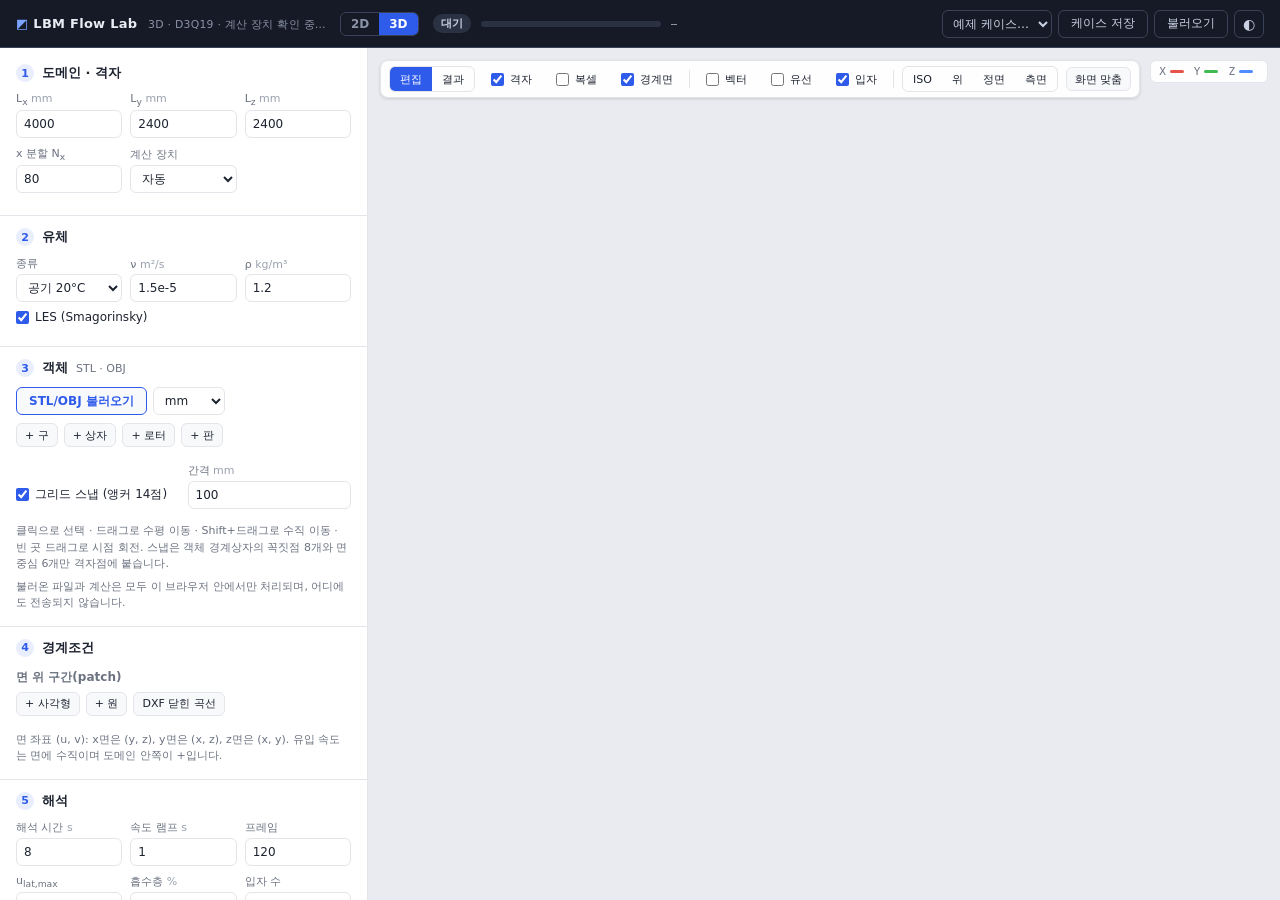
==== 3d.html @ 23e52643 "3D: WebGPU/CPU D3Q19 solver, three.js editor, rotating-body FSI, examples Co-Authored-By: Claude Opu" ====
<!doctype html>
<html lang="ko" data-theme="dark">
<head>
<meta charset="utf-8">
<meta name="viewport" content="width=device-width, initial-scale=1">
<title>LBM Flow Lab 3D</title>
<meta name="description" content="브라우저에서 바로 실행되는 3D 격자 볼츠만(LBM) 유동·FSI 시뮬레이터">
<script>
(() => {
  let pref = 'system';
  try { pref = localStorage.getItem('lbm-theme') || 'system'; } catch (_) {}
  const light = pref === 'light' || (pref === 'system' && window.matchMedia && window.matchMedia('(prefers-color-scheme: light)').matches);
  document.documentElement.dataset.theme = light ? 'light' : 'dark';
})();
</script>
<link rel="stylesheet" href="css/style.css">
<link rel="stylesheet" href="css/style3d.css">
</head>
<body>
<header>
  <div class="brand"><span class="logo">◩</span> LBM Flow Lab <small>3D · D3Q19 · <span id="devName">계산 장치 확인 중…</span></small></div>
  <nav class="dimnav"><a href="index.html">2D</a><a class="on" href="3d.html">3D</a></nav>
  <div class="status">
    <span id="stateBadge" class="badge idle">대기</span>
    <div class="progress"><div id="progBar"></div></div>
    <span id="progText" class="mono">–</span>
  </div>
  <div class="hdr-actions">
    <select id="selExample" class="hdr-select" title="예제 케이스 불러오기"><option value="">예제 케이스…</option></select>
    <button id="btnSaveCase" class="ghost" title="현재 설정을 JSON으로 저장">케이스 저장</button>
    <label class="ghost btnlike" title="저장한 JSON 불러오기">불러오기<input id="fileCase" type="file" accept=".json" hidden></label>
    <button id="btnTheme" class="ghost theme-btn" title="테마: 시스템 설정">◐</button>
  </div>
</header>

<main>
<aside id="side">
  <section>
    <h2><span class="num">1</span>도메인 · 격자</h2>
    <div class="grid3">
      <label>L<sub>x</sub> <em>mm</em><input id="inLx" type="number" step="100" min="10" value="4000"></label>
      <label>L<sub>y</sub> <em>mm</em><input id="inLy" type="number" step="100" min="10" value="2400"></label>
      <label>L<sub>z</sub> <em>mm</em><input id="inLz" type="number" step="100" min="10" value="2400"></label>
    </div>
    <div class="grid3">
      <label>x 분할 N<sub>x</sub><input id="inNx" type="number" step="4" min="8" value="80"></label>
      <label>계산 장치<select id="inBackend"><option value="auto">자동</option><option value="gpu">GPU (WebGPU)</option><option value="cpu">CPU</option></select></label>
      <span></span>
    </div>
    <p class="readout" id="gridInfo"></p>
  </section>

  <section>
    <h2><span class="num">2</span>유체</h2>
    <div class="grid3">
      <label>종류<select id="inFluid"><option value="air">공기 20°C</option><option value="water">물 20°C</option><option value="custom">직접 입력</option></select></label>
      <label>ν <em>m²/s</em><input id="inNu" type="number" step="any" value="1.5e-5"></label>
      <label>ρ <em>kg/m³</em><input id="inRho" type="number" step="any" value="1.2"></label>
    </div>
    <label class="check"><input id="inLes" type="checkbox" checked> LES (Smagorinsky)</label>
  </section>

  <section>
    <h2><span class="num">3</span>객체 <span class="sub">STL · OBJ</span></h2>
    <div class="row">
      <label class="btnlike primary-outline">STL/OBJ 불러오기<input id="fileMesh" type="file" accept=".stl,.obj" multiple hidden></label>
      <select id="inUnit" class="unitsel" title="파일 단위"><option value="mm">mm</option><option value="cm">cm</option><option value="m">m</option><option value="inch">inch</option></select>
    </div>
    <div class="row">
      <button id="btnAddSphere" class="ghost small">+ 구</button>
      <button id="btnAddBox" class="ghost small">+ 상자</button>
      <button id="btnAddRotor" class="ghost small">+ 로터</button>
      <button id="btnAddPlate" class="ghost small">+ 판</button>
    </div>
    <ul id="objList" class="list"></ul>
    <div id="objEditor" class="editor hidden">
      <div class="grid2">
        <label>이름<input id="obName" type="text"></label>
        <label>역할<select id="obRole"><option value="solid">고체</option><option value="inlet">유입 영역</option><option value="outlet">유출 영역</option></select></label>
      </div>
      <div class="grid3">
        <label>x <em>mm</em><input id="obX" type="number" step="10"></label>
        <label>y <em>mm</em><input id="obY" type="number" step="10"></label>
        <label>z <em>mm</em><input id="obZ" type="number" step="10"></label>
      </div>
      <div class="grid3">
        <label>회전 X <em>°</em><input id="obRx" type="number" step="15"></label>
        <label>회전 Y <em>°</em><input id="obRy" type="number" step="15"></label>
        <label>회전 Z <em>°</em><input id="obRz" type="number" step="15"></label>
      </div>
      <div class="grid3">
        <label>배율<input id="obScale" type="number" step="0.1" min="0.001"></label>
        <label>복셀화<select id="obVoxel"><option value="auto">자동</option><option value="solid">닫힌 솔리드</option><option value="shell">쉘(면)</option><option value="both">솔리드+쉘</option></select></label>
        <span></span>
      </div>
      <div class="row">
        <button id="obFloor" class="ghost small">바닥에 놓기</button>
        <button id="obCenter" class="ghost small">도메인 중앙</button>
        <button id="obDup" class="ghost small">복제</button>
        <button id="obDel" class="danger small">삭제</button>
      </div>
      <div id="roleBox" class="subbox hidden"></div>
      <div id="kinBox" class="subbox">
        <h4>Kinematics (유체력에 의한 운동)</h4>
        <div class="grid2">
          <label>모드<select id="kinMode"><option value="off">OFF (고정)</option><option value="free">자유 회전</option><option value="hinge">힌지 (스프링·각도 제한)</option><option value="drive">구동 (rpm 지정)</option></select></label>
          <label>회전축<select id="kinAxis"><option value="x">X</option><option value="y">Y</option><option value="z">Z</option><option value="custom">사용자 벡터</option></select></label>
        </div>
        <div id="kinOpts" class="hidden">
          <div class="grid3 hidden" id="kinAxisVec">
            <label>a<sub>x</sub><input id="axX" type="number" step="0.1"></label>
            <label>a<sub>y</sub><input id="axY" type="number" step="0.1"></label>
            <label>a<sub>z</sub><input id="axZ" type="number" step="0.1"></label>
          </div>
          <div class="pivot3">
            <label>축 위치 x<input id="pvX" type="number" step="10"></label>
            <label>y<input id="pvY" type="number" step="10"></label>
            <label>z<input id="pvZ" type="number" step="10"></label>
            <button id="btnPivot" class="ghost toggle" title="선택 객체의 앵커(꼭짓점 8 · 면 중심 6)를 클릭해 회전축 위치 지정">⊕ 앵커</button>
          </div>
          <div class="grid3" id="kinPresets">
            <label>관성<select id="kinI"><option value="low">작게</option><option value="mid">보통</option><option value="high">크게</option></select></label>
            <label id="kinKWrap">강성<select id="kinK"><option value="soft">부드럽게</option><option value="mid">보통</option><option value="stiff">단단하게</option></select></label>
            <label>감쇠<select id="kinC"><option value="low">작게</option><option value="mid">보통</option><option value="high">크게</option></select></label>
          </div>
          <div class="grid2" id="kinDrive">
            <label>회전수 <em>rpm</em><input id="kinRpm" type="number" step="10" min="0"></label>
            <label>방향<select id="kinDir"><option value="ccw">반시계 (축 +)</option><option value="cw">시계 (축 −)</option></select></label>
          </div>
          <details class="adv" id="kinAdv">
            <summary>고급 물성 직접 입력</summary>
            <label class="check"><input id="advOn" type="checkbox"> 프리셋 대신 아래 값 사용</label>
            <div class="grid3">
              <label>I <em>kg·m²</em><input id="advI" type="number" step="any"></label>
              <label>c <em>N·m·s</em><input id="advC" type="number" step="any"></label>
              <label>k <em>N·m/rad</em><input id="advK" type="number" step="any"></label>
            </div>
            <div class="grid2">
              <label>최소 각 <em>°</em><input id="advMin" type="number" step="5"></label>
              <label>최대 각 <em>°</em><input id="advMax" type="number" step="5"></label>
            </div>
          </details>
        </div>
      </div>
    </div>
    <div class="grid2 snaprow">
      <label class="check"><input id="chkSnap" type="checkbox" checked> 그리드 스냅 (앵커 14점)</label>
      <label>간격 <em>mm</em><input id="inSnap" type="number" step="10" min="1" value="100"></label>
    </div>
    <p class="hint">클릭으로 선택 · 드래그로 수평 이동 · Shift+드래그로 수직 이동 · 빈 곳 드래그로 시점 회전. 스냅은 객체 경계상자의 꼭짓점 8개와 면 중심 6개만 격자점에 붙습니다.</p>
    <p class="hint">불러온 파일과 계산은 모두 이 브라우저 안에서만 처리되며, 어디에도 전송되지 않습니다.</p>
  </section>

  <section>
    <h2><span class="num">4</span>경계조건</h2>
    <div id="faceRows"></div>
    <h3>면 위 구간(patch) <span class="sub" id="patchCount"></span></h3>
    <div class="row">
      <button id="btnAddPatch" class="ghost small">+ 사각형</button>
      <button id="btnAddCircle" class="ghost small">+ 원</button>
      <label class="btnlike ghost small">DXF 닫힌 곡선<input id="filePatchDxf" type="file" accept=".dxf" hidden></label>
    </div>
    <ul id="patchList" class="list"></ul>
    <div id="patchEditor" class="editor hidden">
      <div class="grid3">
        <label>면<select id="paFace"></select></label>
        <label>종류<select id="paType"><option value="velocity">유입 속도</option><option value="pressure">압력</option><option value="outflow">자유 유출</option></select></label>
        <label id="paValWrap">값<input id="paVal" type="number" step="0.1"></label>
      </div>
      <div class="grid3">
        <label>중심 u <em>mm</em><input id="paCu" type="number" step="10"></label>
        <label>중심 v <em>mm</em><input id="paCv" type="number" step="10"></label>
        <span></span>
      </div>
      <div class="grid3" id="paSize">
        <label>폭 a <em>mm</em><input id="paA" type="number" step="10" min="1"></label>
        <label>높이 b <em>mm</em><input id="paB" type="number" step="10" min="1"></label>
        <label>반지름 r <em>mm</em><input id="paR" type="number" step="10" min="1"></label>
      </div>
      <button id="paDel" class="danger wide">구간 삭제</button>
    </div>
    <p class="hint">면 좌표 (u, v): x면은 (y, z), y면은 (x, z), z면은 (x, y). 유입 속도는 면에 수직이며 도메인 안쪽이 +입니다.</p>
  </section>

  <section>
    <h2><span class="num">5</span>해석</h2>
    <div class="grid3">
      <label>해석 시간 <em>s</em><input id="inDur" type="number" step="0.5" min="0.1" value="8"></label>
      <label>속도 램프 <em>s</em><input id="inRamp" type="number" step="0.5" min="0" value="1"></label>
      <label>프레임<input id="inFrames" type="number" step="10" min="10" max="400" value="120"></label>
    </div>
    <div class="grid3">
      <label>u<sub>lat,max</sub><input id="inUlat" type="number" step="0.01" min="0.01" max="0.15" value="0.06"></label>
      <label>흡수층 <em>%</em><input id="inSponge" type="number" step="1" min="0" max="25" value="10"></label>
      <label>입자 수<input id="inParts" type="number" step="1000" min="0" max="100000" value="20000"></label>
    </div>
    <div id="params" class="params"></div>
    <div id="warns"></div>
    <div class="row run-row">
      <button id="btnVoxel" class="ghost">복셀 미리보기</button>
      <button id="btnPause" class="ghost" disabled>일시정지</button>
      <button id="btnStop" class="danger-outline" disabled>■ Stop</button>
    </div>
    <button id="btnRun" class="primary wide run-main">▶ Run</button>
  </section>

  <section>
    <h2><span class="num">6</span>결과 표시</h2>
    <div class="grid2">
      <label>표시 필드<select id="inField"><option value="umag">속도 크기 |u|</option><option value="ux">u<sub>x</sub></option><option value="uy">u<sub>y</sub></option><option value="uz">u<sub>z</sub></option><option value="pressure">압력 p</option><option value="vort">단면 수직 와도 ω<sub>n</sub></option></select></label>
      <label>색 범위<select id="inRange"><option value="frame">프레임마다</option><option value="run">전체 고정</option></select></label>
    </div>
    <div class="slicerow"><label class="check"><input id="slX" type="checkbox"> X 단면</label><input id="slXv" type="range" min="0" max="1000" value="350"><span id="slXt" class="mono"></span></div>
    <div class="slicerow"><label class="check"><input id="slY" type="checkbox" checked> Y 단면</label><input id="slYv" type="range" min="0" max="1000" value="500"><span id="slYt" class="mono"></span></div>
    <div class="slicerow"><label class="check"><input id="slZ" type="checkbox"> Z 단면</label><input id="slZv" type="range" min="0" max="1000" value="500"><span id="slZt" class="mono"></span></div>
    <div class="grid3">
      <label>벡터 간격<input id="inStride" type="number" min="1" max="32" value="3"></label>
      <label>유선 단면<select id="inStreamPlane"><option value="Y">Y</option><option value="Z">Z</option><option value="X">X</option></select></label>
      <label>입자 크기<input id="inPsize" type="number" min="1" max="8" value="2"></label>
    </div>
    <div class="row">
      <label class="check"><input id="chkSolidHide" type="checkbox"> 결과에서 객체 반투명</label>
    </div>
    <div class="grid3">
      <label>GIF FPS<input id="inFps" type="number" min="1" max="50" value="15"></label>
      <label>GIF 폭 <em>px</em><input id="inGifW" type="number" min="240" max="1280" step="40" value="640"></label>
      <span></span>
    </div>
    <button id="btnGif" class="primary wide" disabled>GIF 만들기 (현재 시점)</button>
    <div id="gifBox" class="gifbox hidden"><img id="gifImg" alt="GIF 미리보기"><a id="gifLink" download="lbm3d.gif">GIF 다운로드</a></div>
    <p class="hint">단면 위치를 바꾸면 계산 중에는 다음 프레임부터, 계산 후에는 마지막 상태로 다시 잘라 보여줍니다.</p>
  </section>

  <section>
    <h2><span class="num">7</span>물체 하중</h2>
    <div class="tablewrap"><table class="loads" id="loadTable"></table></div>
    <div class="grid2">
      <label>객체<select id="loadObj"></select></label>
      <label>항목<select id="loadQty"><option value="fx">F<sub>x</sub> [N]</option><option value="fy">F<sub>y</sub> [N]</option><option value="fz">F<sub>z</sub> [N]</option><option value="ma">축 모멘트 [N·m]</option><option value="theta">각도 [°]</option><option value="rpm">회전수 [rpm]</option></select></label>
    </div>
    <canvas id="loadChart" width="336" height="140"></canvas>
    <p class="hint">모멘트 기준점은 움직이는 객체는 회전축 위치, 고정 객체는 경계상자 중심입니다. 평균은 해석 후반 50% 구간입니다.</p>
  </section>
</aside>

<section id="stage">
  <div id="view3d"></div>
  <div class="toolbar">
    <div class="seg" id="viewSeg">
      <button data-view="edit" class="on">편집</button>
      <button data-view="result">결과</button>
    </div>
    <label class="check small"><input id="chkGrid" type="checkbox" checked> 격자</label>
    <label class="check small"><input id="chkVox" type="checkbox"> 복셀</label>
    <label class="check small"><input id="chkBC" type="checkbox" checked> 경계면</label>
    <span class="sep"></span>
    <label class="check small"><input id="chkVec" type="checkbox"> 벡터</label>
    <label class="check small"><input id="chkStream" type="checkbox"> 유선</label>
    <label class="check small"><input id="chkPart" type="checkbox" checked> 입자</label>
    <span class="sep"></span>
    <div class="seg" id="camSeg">
      <button data-cam="iso">ISO</button><button data-cam="top">위</button><button data-cam="front">정면</button><button data-cam="side">측면</button>
    </div>
    <button id="btnFit" class="ghost small">화면 맞춤</button>
  </div>
  <div id="legend" class="legend hidden">
    <div id="lgName" class="lg-name"></div>
    <canvas id="legendCv" width="160" height="10"></canvas>
    <div class="lg-labels"><span id="lgLo"></span><span id="lgHi"></span></div>
  </div>
  <div id="play" class="playbar hidden">
    <button id="btnPlay" class="ghost small">▶</button>
    <input id="playSlider" type="range" min="0" max="0" value="0">
    <span id="playText" class="mono"></span>
  </div>
  <div id="axisInfo" class="axisinfo mono">X <i class="ax-x"></i> Y <i class="ax-y"></i> Z <i class="ax-z"></i></div>
  <div id="modeHint" class="modehint hidden"></div>
  <div id="cursorInfo" class="cursor mono"></div>
  <div id="toast" class="toast hidden"></div>
</section>
</main>
<script type="module" src="js/app3d.js"></script>
</body>
</html>
---- css/style.css ----
:root {
  --bg: #0f131b; --panel: #161b25; --panel-2: #1c2230; --line: #2a3242; --text: #e3e8f2; --muted: #8a94a8; --faint: #6b7487;
  --accent: #6d95ff; --accent-strong: #4f7cf5; --accent-soft: rgba(109, 149, 255, 0.16); --danger: #f06a6a; --danger-soft: rgba(240, 106, 106, 0.4);
  --warn-bg: rgba(234, 179, 8, 0.12); --warn-line: rgba(234, 179, 8, 0.35); --warn-text: #f5d376;
  --header: #0b0e14; --header-text: #e9ecf3; --header-muted: #8b93a7; --header-line: #2b3242;
  --stage: #0b0f16; --overlay: rgba(22, 27, 37, 0.92); --input: #11161f; --hover: #232a3a;
  --cv-domain: #141a24; --cv-grid-minor: rgba(220, 230, 255, 0.06); --cv-grid-major: rgba(220, 230, 255, 0.13);
  --cv-border: #4a5468; --cv-axis: #8a94a8; --cv-solid-fill: 0.32;
  --radius: 8px; font-size: 13px; color-scheme: dark;
}
:root[data-theme="light"] {
  --bg: #f4f5f7; --panel: #ffffff; --panel-2: #f8f9fb; --line: #e3e5ea; --text: #1d2330; --muted: #6b7280; --faint: #9aa1ae;
  --accent: #2f5bea; --accent-strong: #2f5bea; --accent-soft: #e8eefe; --danger: #d33a3a; --danger-soft: #f0c4c4;
  --warn-bg: #fff7e0; --warn-line: #f3dfa4; --warn-text: #8a5a00;
  --header: #151a26; --header-text: #e9ecf3; --header-muted: #8b93a7; --header-line: #3a4256;
  --stage: #e9ebf0; --overlay: rgba(255, 255, 255, 0.94); --input: #ffffff; --hover: #f3f5fa;
  --cv-domain: #ffffff; --cv-grid-minor: rgba(20, 30, 50, 0.07); --cv-grid-major: rgba(20, 30, 50, 0.14);
  --cv-border: #8b93a3; --cv-axis: #6b7280; --cv-solid-fill: 0.25;
  color-scheme: light;
}
* { box-sizing: border-box; }
html, body { margin: 0; height: 100%; background: var(--bg); color: var(--text);
  font-family: "Pretendard", "Apple SD Gothic Neo", "Malgun Gothic", system-ui, sans-serif; }
.mono { font-family: ui-monospace, "SF Mono", Consolas, monospace; font-size: 12px; }
header { height: 48px; display: flex; align-items: center; gap: 20px; padding: 0 16px; background: var(--header); color: var(--header-text); border-bottom: 1px solid var(--header-line); }
.brand { font-weight: 700; letter-spacing: .02em; white-space: nowrap; }
.brand small { font-weight: 400; color: var(--header-muted); margin-left: 6px; }
.logo { color: #7aa2ff; }
.status { display: flex; align-items: center; gap: 10px; flex: 1; min-width: 0; }
.progress { flex: 1; max-width: 320px; height: 6px; background: #2a3142; border-radius: 3px; overflow: hidden; }
#progBar { height: 100%; width: 0; background: #7aa2ff; transition: width .2s; }
#progText { color: #b7bfd2; white-space: nowrap; overflow: hidden; text-overflow: ellipsis; }
.badge { padding: 2px 8px; border-radius: 10px; font-size: 11px; font-weight: 600; background: #2a3142; color: #c9d1e3; white-space: nowrap; }
.badge.running { background: #1f9d55; color: #fff; } .badge.paused { background: #b7791f; color: #fff; }
.badge.done { background: #2f5bea; color: #fff; } .badge.diverged, .badge.error { background: #d33a3a; color: #fff; }
.badge.building { background: #6b7280; color: #fff; }
.hdr-actions { display: flex; gap: 6px; align-items: center; }
.hdr-actions .ghost, .hdr-select { color: #c9d1e3; border-color: var(--header-line); background: transparent; }
.hdr-actions .ghost:hover { background: rgba(255, 255, 255, 0.06); }
.hdr-select { width: auto; height: 28px; border: 1px solid var(--header-line); border-radius: 6px; padding: 0 6px; }
.hdr-select option { color: #1d2330; background: #fff; }
.theme-btn { width: 30px; padding: 0; font-size: 14px; }

main { display: flex; height: calc(100% - 48px); }
#side { width: 368px; min-width: 368px; overflow-y: auto; background: var(--panel); border-right: 1px solid var(--line); padding: 4px 0 24px; }
#side section { padding: 12px 16px 14px; border-bottom: 1px solid var(--line); }
h2 { font-size: 13px; margin: 0 0 10px; display: flex; align-items: center; gap: 8px; }
h3 { font-size: 12px; margin: 12px 0 6px; color: var(--muted); font-weight: 600; }
.num { width: 18px; height: 18px; border-radius: 50%; background: var(--accent-soft); color: var(--accent); display: inline-grid; place-items: center; font-size: 11px; }
.sub { font-weight: 400; color: var(--muted); font-size: 11px; }
label { display: block; font-size: 11px; color: var(--muted); margin-bottom: 8px; min-width: 0; white-space: nowrap; }
label em { font-style: normal; color: var(--faint); }
label > input[type=number], label > select { display: block; margin-top: 3px; }
input[type=number], select { width: 100%; height: 28px; border: 1px solid var(--line); border-radius: 6px; padding: 0 7px;
  font-size: 12px; color: var(--text); background: var(--input); font-family: inherit; }
input:focus, select:focus { outline: 2px solid var(--accent-soft); border-color: var(--accent); }
.grid2 { display: grid; grid-template-columns: 1fr 1fr; gap: 8px; }
.grid3 { display: grid; grid-template-columns: 1fr 1fr 1fr; gap: 8px; align-items: end; }
.check { display: flex; flex-direction: row; align-items: center; gap: 6px; color: var(--text); font-size: 12px; }
.check input { margin: 0; accent-color: var(--accent); }
.row { display: flex; gap: 6px; flex-wrap: wrap; margin-bottom: 8px; }
button, .btnlike { height: 28px; padding: 0 12px; border-radius: 6px; border: 1px solid var(--line); background: var(--panel-2);
  font-size: 12px; cursor: pointer; color: var(--text); display: inline-flex; align-items: center; justify-content: center;
  font-family: inherit; flex-direction: row; margin: 0; white-space: nowrap; }
button:disabled { opacity: .45; cursor: default; }
.primary { background: var(--accent-strong); border-color: var(--accent-strong); color: #fff; font-weight: 600; }
.primary-outline { border-color: var(--accent); color: var(--accent); font-weight: 600; }
.danger { border-color: var(--danger-soft); color: var(--danger); }
.danger-outline { border-color: var(--danger); color: var(--danger); }
.ghost:hover, .btnlike:hover { background: var(--hover); }
.toggle.on { background: var(--accent-soft); border-color: var(--accent); color: var(--accent); }
.wide { width: 100%; }
.small { height: 24px; font-size: 11px; padding: 0 8px; }
.hint { font-size: 11px; color: var(--muted); line-height: 1.5; margin: 6px 0 0; }
.readout { margin: 0; font-size: 11px; color: var(--muted); }
.hidden { display: none !important; }
.list { list-style: none; padding: 0; margin: 4px 0 8px; display: flex; flex-direction: column; gap: 4px; }
.list li { display: flex; align-items: center; gap: 8px; padding: 5px 8px; border: 1px solid var(--line); border-radius: 6px; cursor: pointer; font-size: 12px; }
.list li.on { border-color: var(--accent); background: var(--accent-soft); }
.list li .sw { width: 10px; height: 10px; border-radius: 2px; flex: none; }
.list li .meta { margin-left: auto; color: var(--muted); font-size: 11px; }
.tag { font-size: 10px; padding: 1px 5px; border-radius: 4px; border: 1px solid var(--line); color: var(--muted); }
.editor { background: var(--panel-2); border: 1px solid var(--line); border-radius: var(--radius); padding: 8px 8px 2px; margin-bottom: 6px; }
.editor .wide { margin-bottom: 8px; }
.subbox { border-top: 1px dashed var(--line); margin-top: 4px; padding-top: 8px; }
.subbox h4 { margin: 0 0 6px; font-size: 11px; color: var(--text); font-weight: 600; }
details.adv { margin: 2px 0 8px; }
details.adv summary { font-size: 11px; color: var(--muted); cursor: pointer; margin-bottom: 6px; }
.pivot-row { display: grid; grid-template-columns: 1fr 1fr auto; gap: 6px; align-items: end; }
.edge-row { display: grid; grid-template-columns: 52px 92px 1fr 1fr; gap: 6px; align-items: center; margin-bottom: 6px; }
.edge-row .ename { font-size: 12px; font-weight: 600; display: flex; align-items: center; gap: 6px; }
.edge-row label { margin: 0; }
.edge-row label > input { margin-top: 0; }
.edge-row input, .edge-row select { height: 26px; }
.params { display: grid; grid-template-columns: auto 1fr auto 1fr; gap: 3px 10px; font-size: 11px; background: var(--panel-2);
  border: 1px solid var(--line); border-radius: var(--radius); padding: 8px 10px; margin: 2px 0 8px; }
.params b { color: var(--muted); font-weight: 500; } .params span { font-family: ui-monospace, Consolas, monospace; }
.warn { font-size: 11px; color: var(--warn-text); background: var(--warn-bg); border: 1px solid var(--warn-line); border-radius: 6px; padding: 6px 8px; margin-bottom: 6px; line-height: 1.45; }
.run-row button { flex: 1; padding: 0 6px; }
.run-main { height: 34px; font-size: 13px; }
.gifbox { margin-top: 8px; border: 1px solid var(--line); border-radius: var(--radius); padding: 8px; text-align: center; }
.gifbox img { max-width: 100%; display: block; margin: 0 auto 6px; image-rendering: pixelated; }
.gifbox a { color: var(--accent); font-weight: 600; text-decoration: none; }
.tablewrap { overflow-x: auto; margin-bottom: 8px; }
.loads { width: 100%; border-collapse: collapse; font-size: 11px; margin-bottom: 8px; }
.loads th, .loads td { padding: 3px 4px; border-bottom: 1px solid var(--line); text-align: right; white-space: nowrap; }
.loads th:first-child, .loads td:first-child { text-align: left; max-width: 90px; overflow: hidden; text-overflow: ellipsis; }
.loads th { color: var(--muted); font-weight: 500; }
.loads td { font-family: ui-monospace, Consolas, monospace; }
#loadChart { width: 100%; height: 140px; display: block; background: var(--panel-2); border: 1px solid var(--line); border-radius: 6px; }

#stage { flex: 1; position: relative; overflow: hidden; background: var(--stage); }
#cv { position: absolute; inset: 0; width: 100%; height: 100%; display: block; }
.toolbar { position: absolute; top: 12px; left: 12px; display: flex; align-items: center; gap: 8px; background: var(--overlay);
  border: 1px solid var(--line); border-radius: var(--radius); padding: 5px 8px; box-shadow: 0 1px 3px rgba(0,0,0,.15); flex-wrap: wrap; max-width: calc(100% - 24px); }
.toolbar .check { margin: 0; font-size: 11px; }
.toolbar .sep { width: 1px; height: 18px; background: var(--line); }
.seg { display: flex; border: 1px solid var(--line); border-radius: 6px; overflow: hidden; }
.seg button { border: 0; border-radius: 0; height: 24px; font-size: 11px; padding: 0 10px; background: transparent; }
.seg button.on { background: var(--accent-strong); color: #fff; }
.legend { position: absolute; right: 12px; bottom: 10px; background: var(--overlay); border: 1px solid var(--line); border-radius: 6px; padding: 6px 8px 5px; font-size: 10px; }
.legend canvas { display: block; width: 160px; height: 10px; border-radius: 2px; }
.lg-name { font-weight: 600; color: var(--text); margin-bottom: 4px; }
.lg-labels { display: flex; justify-content: space-between; gap: 8px; margin-top: 3px; color: var(--muted); font-family: ui-monospace, Consolas, monospace; }
.lg-mean { font-family: inherit; color: var(--text); }
.cursor { position: absolute; left: 12px; bottom: 10px; max-width: calc(100% - 220px); color: var(--muted); background: var(--overlay); padding: 3px 7px; border-radius: 5px; }
.cursor:empty { display: none; }
.modehint { position: absolute; left: 50%; top: 56px; transform: translateX(-50%); background: var(--accent-strong); color: #fff; padding: 6px 12px; border-radius: 6px; font-size: 12px; }
.toast { position: absolute; left: 50%; bottom: 24px; transform: translateX(-50%); background: #151a26; color: #fff; padding: 8px 14px;
  border-radius: 8px; font-size: 12px; box-shadow: 0 4px 14px rgba(0,0,0,.25); border: 1px solid #2b3242; }
.fatal { position: fixed; left: 50%; top: 60px; transform: translateX(-50%); background: #d33a3a; color: #fff; padding: 10px 16px; border-radius: 8px; z-index: 10; font-size: 13px; }
.dimnav { display: flex; border: 1px solid var(--header-line); border-radius: 6px; overflow: hidden; }
.dimnav a { color: var(--header-muted); text-decoration: none; font-size: 12px; font-weight: 600; padding: 4px 10px; }
.dimnav a.on { background: #2f5bea; color: #fff; }
.dimnav a:not(.on):hover { background: rgba(255, 255, 255, 0.06); color: var(--header-text); }
---- css/style3d.css ----
#view3d { position: absolute; inset: 0; }
#view3d canvas { display: block; width: 100%; height: 100%; outline: none; }
input[type=text] { width: 100%; height: 28px; border: 1px solid var(--line); border-radius: 6px; padding: 0 7px; font-size: 12px; color: var(--text); background: var(--input); font-family: inherit; display: block; margin-top: 3px; }
.unitsel { width: 72px; }
.pivot3 { display: grid; grid-template-columns: 1fr 1fr 1fr auto; gap: 6px; align-items: end; }
.snaprow { align-items: end; margin-top: 4px; }
.snaprow .check { margin-bottom: 14px; }
.face-row { display: grid; grid-template-columns: 44px 96px 1fr 1fr 1fr; gap: 5px; align-items: center; margin-bottom: 6px; }
.face-row .fname { font-size: 12px; font-weight: 600; display: flex; align-items: center; gap: 5px; }
.face-row .fname i { width: 9px; height: 9px; border-radius: 2px; display: inline-block; }
.face-row input, .face-row select { height: 26px; margin: 0; }
.face-row label { margin: 0; }
.slicerow { display: grid; grid-template-columns: 82px 1fr 64px; gap: 8px; align-items: center; margin-bottom: 6px; }
.slicerow .check { margin: 0; }
.slicerow input[type=range] { width: 100%; accent-color: var(--accent); }
.slicerow span { font-size: 11px; color: var(--muted); text-align: right; }
.playbar { position: absolute; left: 50%; bottom: 12px; transform: translateX(-50%); display: flex; align-items: center; gap: 8px; background: var(--overlay);
  border: 1px solid var(--line); border-radius: var(--radius); padding: 5px 10px; width: min(560px, calc(100% - 380px)); min-width: 260px; }
.playbar input { flex: 1; accent-color: var(--accent); }
.playbar span { font-size: 11px; color: var(--muted); white-space: nowrap; }
.axisinfo { position: absolute; right: 12px; top: 12px; font-size: 11px; color: var(--muted); background: var(--overlay); border: 1px solid var(--line); border-radius: 6px; padding: 4px 8px; display: flex; gap: 4px; align-items: center; }
.axisinfo i { display: inline-block; width: 14px; height: 3px; border-radius: 2px; margin-right: 6px; }
.ax-x { background: #e5534b; } .ax-y { background: #3fb950; } .ax-z { background: #4f8cff; }
.cursor { bottom: 56px; }
.legend { bottom: 56px; }
.hdr-select { max-width: 240px; }
header { gap: 14px; }
.brand small { white-space: nowrap; }
.status { min-width: 120px; }
.progress { max-width: 180px; }
#progText { font-size: 11px; }
.hdr-actions { flex: none; }
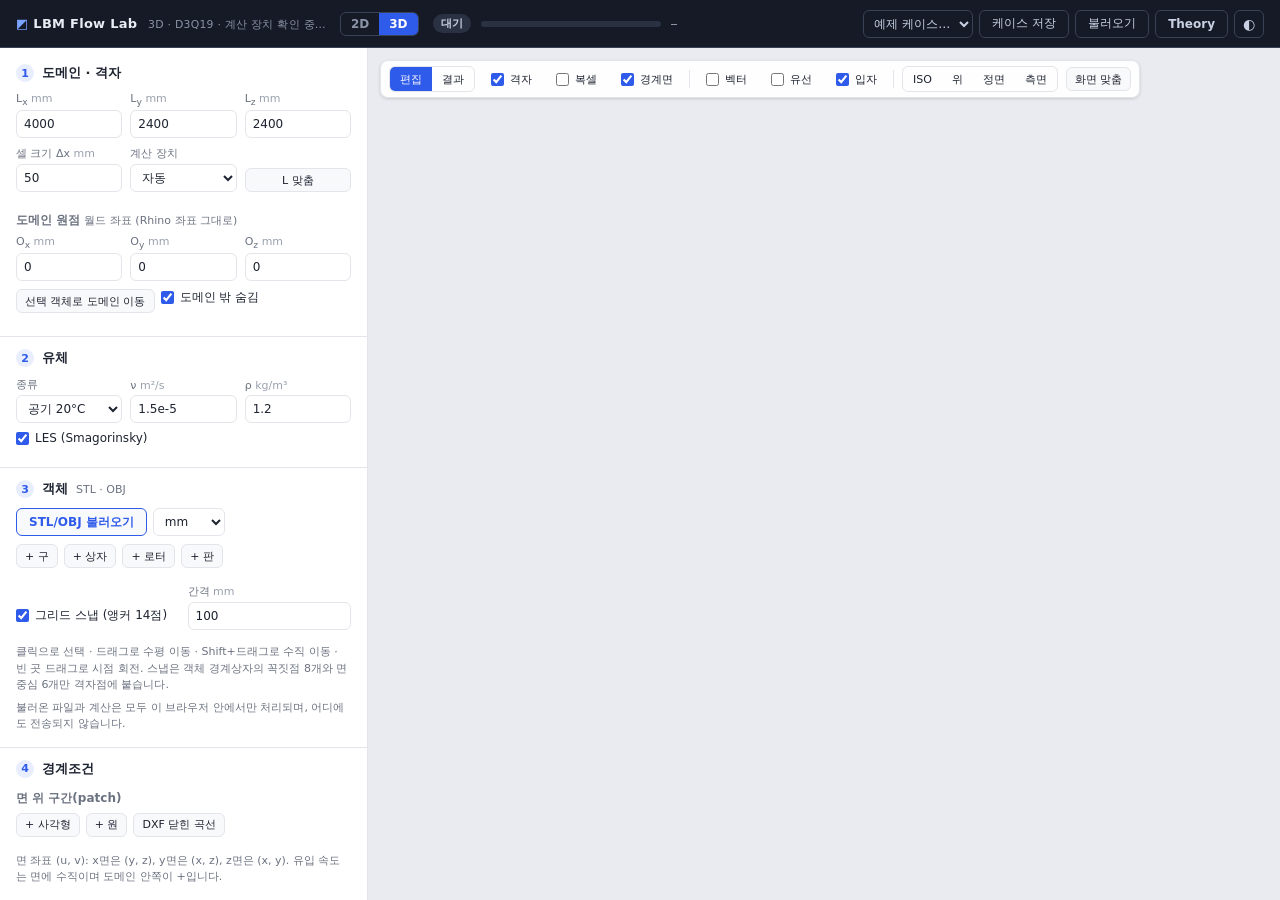
==== commit 39eebc00: "3D v0.5 WIP: dx grid, origin, ABL inflow, periodic, mean/probes, 3D analysis, theory page, validatio" ====
--- a/3d.html
+++ b/3d.html
@@ -29,6 +29,7 @@
     <select id="selExample" class="hdr-select" title="예제 케이스 불러오기"><option value="">예제 케이스…</option></select>
     <button id="btnSaveCase" class="ghost" title="현재 설정을 JSON으로 저장">케이스 저장</button>
     <label class="ghost btnlike" title="저장한 JSON 불러오기">불러오기<input id="fileCase" type="file" accept=".json" hidden></label>
+    <a class="ghost btnlike theory-btn" href="theory.html" title="이론식과 구현, 검증 결과">Theory</a>
     <button id="btnTheme" class="ghost theme-btn" title="테마: 시스템 설정">◐</button>
   </div>
 </header>
@@ -43,11 +44,21 @@
       <label>L<sub>z</sub> <em>mm</em><input id="inLz" type="number" step="100" min="10" value="2400"></label>
     </div>
     <div class="grid3">
-      <label>x 분할 N<sub>x</sub><input id="inNx" type="number" step="4" min="8" value="80"></label>
+      <label>셀 크기 Δx <em>mm</em><input id="inDx" type="number" step="5" min="0.1" value="50"></label>
       <label>계산 장치<select id="inBackend"><option value="auto">자동</option><option value="gpu">GPU (WebGPU)</option><option value="cpu">CPU</option></select></label>
-      <span></span>
+      <button id="btnFitL" class="ghost small fitl" title="L을 Δx의 정수배로 맞춤">L 맞춤</button>
     </div>
     <p class="readout" id="gridInfo"></p>
+    <h3>도메인 원점 <span class="sub">월드 좌표 (Rhino 좌표 그대로)</span></h3>
+    <div class="grid3">
+      <label>O<sub>x</sub> <em>mm</em><input id="inOx" type="number" step="100" value="0"></label>
+      <label>O<sub>y</sub> <em>mm</em><input id="inOy" type="number" step="100" value="0"></label>
+      <label>O<sub>z</sub> <em>mm</em><input id="inOz" type="number" step="100" value="0"></label>
+    </div>
+    <div class="row">
+      <button id="btnDomToObj" class="ghost small" title="선택 객체의 경계상자 중심으로 도메인을 옮기고 바닥을 객체 아래면에 맞춤">선택 객체로 도메인 이동</button>
+      <label class="check"><input id="chkClip" type="checkbox" checked> 도메인 밖 숨김</label>
+    </div>
   </section>
 
   <section>
@@ -194,6 +205,10 @@
       <label>흡수층 <em>%</em><input id="inSponge" type="number" step="1" min="0" max="25" value="10"></label>
       <label>입자 수<input id="inParts" type="number" step="1000" min="0" max="100000" value="20000"></label>
     </div>
+    <div class="grid3">
+      <label>시간 평균 시작 <em>s</em><input id="inAvg" type="number" step="0.5" min="0" value="4"></label>
+      <span></span><span></span>
+    </div>
     <div id="params" class="params"></div>
     <div id="warns"></div>
     <div class="row run-row">
@@ -219,8 +234,22 @@
       <label>입자 크기<input id="inPsize" type="number" min="1" max="8" value="2"></label>
     </div>
     <div class="row">
+      <label class="check"><input id="chkMean" type="checkbox"> 시간 평균장 표시</label>
       <label class="check"><input id="chkSolidHide" type="checkbox"> 결과에서 객체 반투명</label>
     </div>
+    <h3>3D 분석 <span class="sub">현재 계산 상태 기준</span></h3>
+    <div class="grid3">
+      <label>유선 수<input id="inS3n" type="number" min="20" max="2000" step="20" value="150"></label>
+      <label>Q 수준 <em>%</em><input id="inQf" type="number" min="0.5" max="100" step="0.5" value="8"></label>
+      <label class="check q3mean"><input id="chkAnMean" type="checkbox"> 평균장</label>
+    </div>
+    <div class="row">
+      <button id="btnS3" class="ghost small" disabled>3D 유선</button>
+      <button id="btnQ" class="ghost small" disabled>Q 와류 등치면</button>
+      <button id="btnVtk" class="ghost small" disabled>VTK 저장</button>
+      <button id="btnAnClear" class="ghost small">지우기</button>
+    </div>
+    <p class="readout" id="anInfo"></p>
     <div class="grid3">
       <label>GIF FPS<input id="inFps" type="number" min="1" max="50" value="15"></label>
       <label>GIF 폭 <em>px</em><input id="inGifW" type="number" min="240" max="1280" step="40" value="640"></label>
@@ -232,7 +261,24 @@
   </section>
 
   <section>
-    <h2><span class="num">7</span>물체 하중</h2>
+    <h2><span class="num">7</span>프로브 <span class="sub">점 시계열</span></h2>
+    <div class="grid3">
+      <label>x <em>mm</em><input id="prX" type="number" step="10"></label>
+      <label>y <em>mm</em><input id="prY" type="number" step="10"></label>
+      <label>z <em>mm</em><input id="prZ" type="number" step="10"></label>
+    </div>
+    <div class="row">
+      <button id="btnPrAdd" class="ghost small">+ 좌표로 추가</button>
+      <button id="btnPrPick" class="ghost small toggle" title="결과 화면의 단면을 클릭해 프로브 추가">단면 클릭으로 추가</button>
+      <button id="btnPrClear" class="ghost small">모두 삭제</button>
+    </div>
+    <ul id="probeList" class="list"></ul>
+    <label>항목<select id="prQty"><option value="umag">|u| [m/s]</option><option value="ux">uₓ [m/s]</option><option value="uy">u_y [m/s]</option><option value="uz">u_z [m/s]</option><option value="p">p [Pa]</option></select></label>
+    <canvas id="probeChart" width="336" height="140"></canvas>
+  </section>
+
+  <section>
+    <h2><span class="num">8</span>물체 하중</h2>
     <div class="tablewrap"><table class="loads" id="loadTable"></table></div>
     <div class="grid2">
       <label>객체<select id="loadObj"></select></label>
@@ -273,7 +319,6 @@
     <input id="playSlider" type="range" min="0" max="0" value="0">
     <span id="playText" class="mono"></span>
   </div>
-  <div id="axisInfo" class="axisinfo mono">X <i class="ax-x"></i> Y <i class="ax-y"></i> Z <i class="ax-z"></i></div>
   <div id="modeHint" class="modehint hidden"></div>
   <div id="cursorInfo" class="cursor mono"></div>
   <div id="toast" class="toast hidden"></div>
--- a/css/style.css
+++ b/css/style.css
@@ -133,3 +133,6 @@
 .dimnav a { color: var(--header-muted); text-decoration: none; font-size: 12px; font-weight: 600; padding: 4px 10px; }
 .dimnav a.on { background: #2f5bea; color: #fff; }
 .dimnav a:not(.on):hover { background: rgba(255, 255, 255, 0.06); color: var(--header-text); }
+.theory-btn { text-decoration: none; color: #c9d1e3; border-color: var(--header-line); background: transparent; font-weight: 600; }
+.theory-btn:hover { background: rgba(255, 255, 255, 0.06); }
+.origin2d { margin-top: 8px; } .origin2d .check { margin-bottom: 14px; }
--- a/css/style3d.css
+++ b/css/style3d.css
@@ -10,7 +10,7 @@
 .face-row .fname i { width: 9px; height: 9px; border-radius: 2px; display: inline-block; }
 .face-row input, .face-row select { height: 26px; margin: 0; }
 .face-row label { margin: 0; }
-.slicerow { display: grid; grid-template-columns: 82px 1fr 64px; gap: 8px; align-items: center; margin-bottom: 6px; }
+.slicerow { display: grid; grid-template-columns: 82px 1fr 76px; gap: 8px; align-items: center; margin-bottom: 6px; }
 .slicerow .check { margin: 0; }
 .slicerow input[type=range] { width: 100%; accent-color: var(--accent); }
 .slicerow span { font-size: 11px; color: var(--muted); text-align: right; }
@@ -23,10 +23,16 @@
 .ax-x { background: #e5534b; } .ax-y { background: #3fb950; } .ax-z { background: #4f8cff; }
 .cursor { bottom: 56px; }
 .legend { bottom: 56px; }
-.hdr-select { max-width: 240px; }
+.hdr-select { max-width: 180px; }
 header { gap: 14px; }
 .brand small { white-space: nowrap; }
 .status { min-width: 120px; }
 .progress { max-width: 180px; }
 #progText { font-size: 11px; }
 .hdr-actions { flex: none; }
+.fitl { margin-bottom: 8px; }
+.q3mean { margin-bottom: 14px; }
+#probeChart { width: 100%; height: 140px; display: block; background: var(--panel-2); border: 1px solid var(--line); border-radius: 6px; }
+.face-sub { display: grid; grid-template-columns: 44px 96px 1fr 1fr 1fr; gap: 5px; align-items: center; margin: -2px 0 8px; }
+.face-sub span { font-size: 10px; color: var(--muted); }
+.face-sub input, .face-sub select { height: 24px; margin: 0; font-size: 11px; }
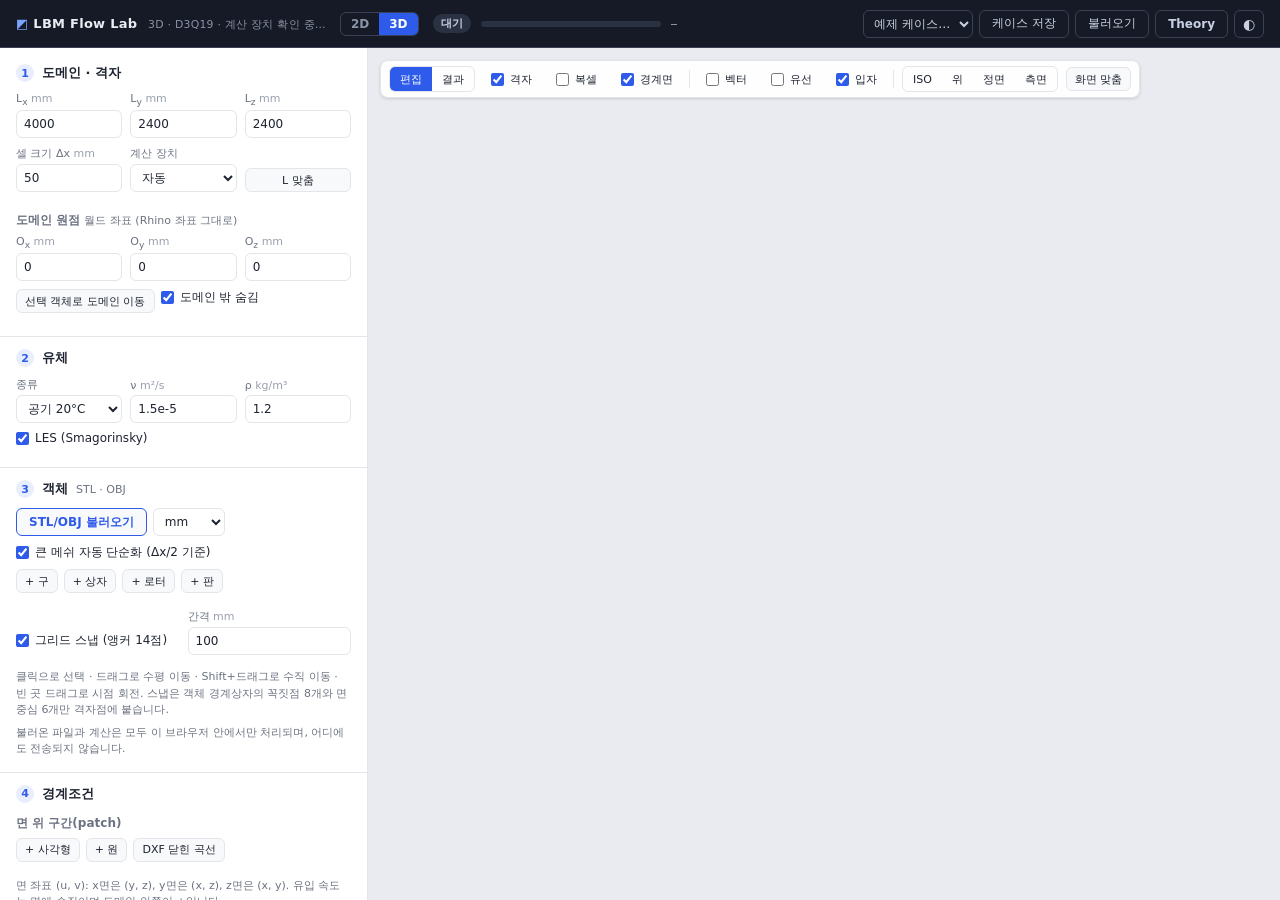
==== commit dcc6fcf9: "Large STL/OBJ import: hashed weld, automatic vertex-clustering simplification, compact link hash Co-" ====
--- a/3d.html
+++ b/3d.html
@@ -77,6 +77,7 @@
       <label class="btnlike primary-outline">STL/OBJ 불러오기<input id="fileMesh" type="file" accept=".stl,.obj" multiple hidden></label>
       <select id="inUnit" class="unitsel" title="파일 단위"><option value="mm">mm</option><option value="cm">cm</option><option value="m">m</option><option value="inch">inch</option></select>
     </div>
+    <label class="check" title="삼각형이 20만 개를 넘으면 셀 크기의 절반 격자로 꼭짓점을 묶어 셀보다 작은 삼각형을 없앱니다. 해석 결과에는 영향이 거의 없고 메모리를 크게 줄입니다."><input id="chkSimplify" type="checkbox" checked> 큰 메쉬 자동 단순화 (Δx/2 기준)</label>
     <div class="row">
       <button id="btnAddSphere" class="ghost small">+ 구</button>
       <button id="btnAddBox" class="ghost small">+ 상자</button>
@@ -228,6 +229,7 @@
     <div class="slicerow"><label class="check"><input id="slX" type="checkbox"> X 단면</label><input id="slXv" type="range" min="0" max="1000" value="350"><span id="slXt" class="mono"></span></div>
     <div class="slicerow"><label class="check"><input id="slY" type="checkbox" checked> Y 단면</label><input id="slYv" type="range" min="0" max="1000" value="500"><span id="slYt" class="mono"></span></div>
     <div class="slicerow"><label class="check"><input id="slZ" type="checkbox"> Z 단면</label><input id="slZv" type="range" min="0" max="1000" value="500"><span id="slZt" class="mono"></span></div>
+    <div class="slicerow densrow"><span class="dl">유선 밀도</span><input id="inSdens" type="range" min="1" max="10" step="1" value="4"><span id="inSdensT" class="mono"></span></div>
     <div class="grid3">
       <label>벡터 간격<input id="inStride" type="number" min="1" max="32" value="3"></label>
       <label>유선 단면<select id="inStreamPlane"><option value="Y">Y</option><option value="Z">Z</option><option value="X">X</option></select></label>
@@ -239,7 +241,6 @@
     </div>
     <h3>3D 분석 <span class="sub">현재 계산 상태 기준</span></h3>
     <div class="grid3">
-      <label>유선 수<input id="inS3n" type="number" min="20" max="2000" step="20" value="150"></label>
       <label>Q 수준 <em>%</em><input id="inQf" type="number" min="0.5" max="100" step="0.5" value="8"></label>
       <label class="check q3mean"><input id="chkAnMean" type="checkbox"> 평균장</label>
     </div>
--- a/css/style3d.css
+++ b/css/style3d.css
@@ -33,6 +33,7 @@
 .fitl { margin-bottom: 8px; }
 .q3mean { margin-bottom: 14px; }
 #probeChart { width: 100%; height: 140px; display: block; background: var(--panel-2); border: 1px solid var(--line); border-radius: 6px; }
-.face-sub { display: grid; grid-template-columns: 44px 96px 1fr 1fr 1fr; gap: 5px; align-items: center; margin: -2px 0 8px; }
+.face-sub { display: grid; grid-template-columns: 44px 84px 1.3fr 1fr 0.9fr; gap: 5px; align-items: center; margin: -2px 0 8px; }
 .face-sub span { font-size: 10px; color: var(--muted); }
 .face-sub input, .face-sub select { height: 24px; margin: 0; font-size: 11px; }
+.densrow .dl { font-size: 11px; color: var(--muted); text-align: left; }
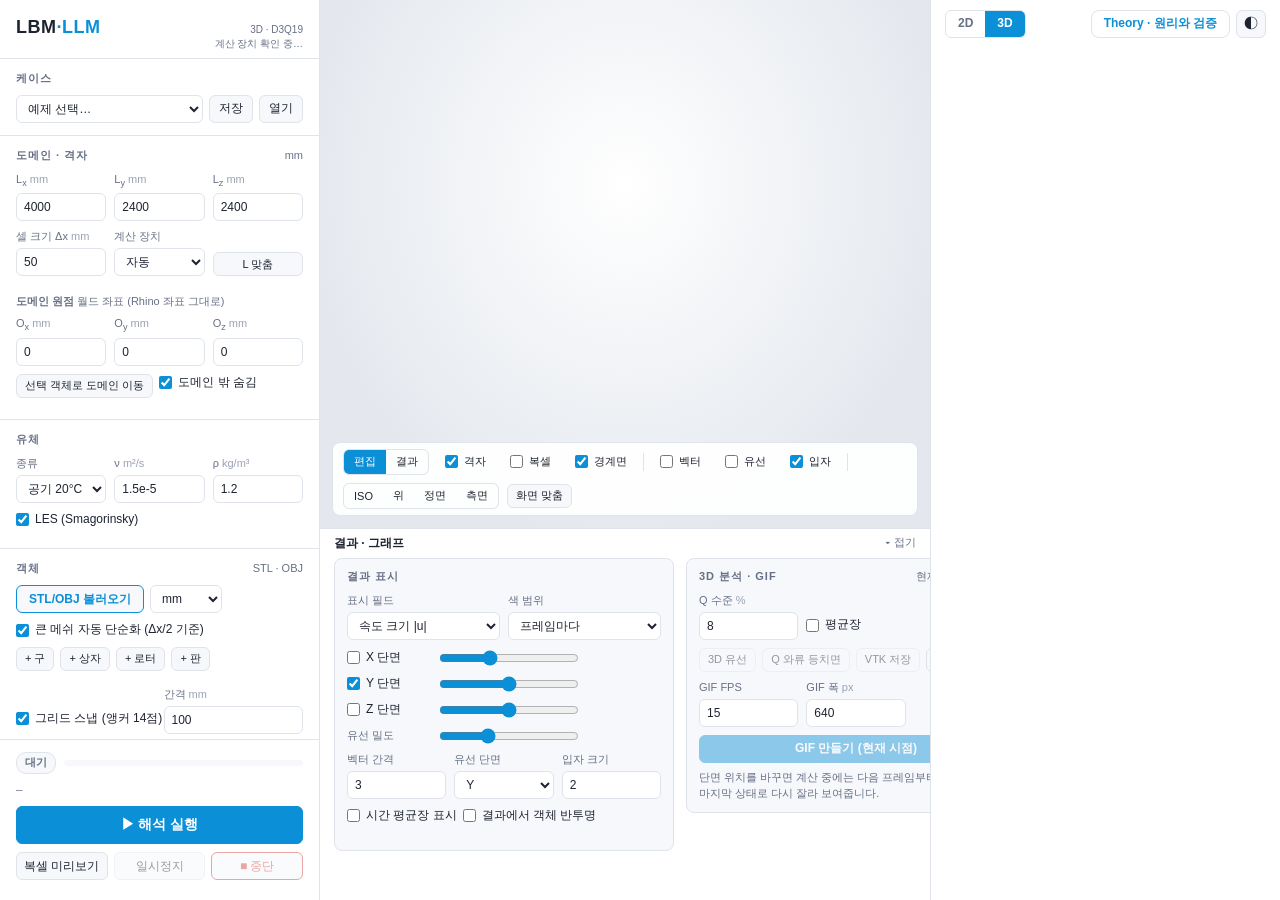
==== commit edd60299: "LBM-LLM-web: FEM-LLM-web style 3-pane UI, rule-first parser and browser-direct LLM (2D/3D) - 3-pane " ====
--- a/3d.html
+++ b/3d.html
@@ -3,8 +3,8 @@
 <head>
 <meta charset="utf-8">
 <meta name="viewport" content="width=device-width, initial-scale=1">
-<title>LBM Flow Lab 3D</title>
-<meta name="description" content="브라우저에서 바로 실행되는 3D 격자 볼츠만(LBM) 유동·FSI 시뮬레이터">
+<title>LBM-LLM-web · 3D</title>
+<meta name="description" content="브라우저에서 바로 실행되는 3D 격자 볼츠만(LBM) 유동·FSI 시뮬레이터 + 자연어(LLM) 조건 지시">
 <script>
 (() => {
   let pref = 'system';
@@ -15,29 +15,22 @@
 </script>
 <link rel="stylesheet" href="css/style.css">
 <link rel="stylesheet" href="css/style3d.css">
+<link rel="stylesheet" href="css/simweb.css">
 </head>
 <body>
-<header>
-  <div class="brand"><span class="logo">◩</span> LBM Flow Lab <small>3D · D3Q19 · <span id="devName">계산 장치 확인 중…</span></small></div>
-  <nav class="dimnav"><a href="index.html">2D</a><a class="on" href="3d.html">3D</a></nav>
-  <div class="status">
-    <span id="stateBadge" class="badge idle">대기</span>
-    <div class="progress"><div id="progBar"></div></div>
-    <span id="progText" class="mono">–</span>
-  </div>
-  <div class="hdr-actions">
-    <select id="selExample" class="hdr-select" title="예제 케이스 불러오기"><option value="">예제 케이스…</option></select>
-    <button id="btnSaveCase" class="ghost" title="현재 설정을 JSON으로 저장">케이스 저장</button>
-    <label class="ghost btnlike" title="저장한 JSON 불러오기">불러오기<input id="fileCase" type="file" accept=".json" hidden></label>
-    <a class="ghost btnlike theory-btn" href="theory.html" title="이론식과 구현, 검증 결과">Theory</a>
-    <button id="btnTheme" class="ghost theme-btn" title="테마: 시스템 설정">◐</button>
-  </div>
-</header>
-
-<main>
-<aside id="side">
-  <section>
-    <h2><span class="num">1</span>도메인 · 격자</h2>
+<div id="app">
+<aside id="left">
+  <header><h1>LBM<span>·LLM</span></h1><div id="tools">3D · D3Q19<br><span id="devName">계산 장치 확인 중…</span></div></header>
+  <section>
+    <h2>케이스</h2>
+    <div class="case-row">
+      <select id="selExample" title="예제 케이스 불러오기"><option value="">예제 선택…</option></select>
+      <button id="btnSaveCase" class="ghost" title="현재 설정을 JSON으로 저장">저장</button>
+      <label class="ghost btnlike" title="저장한 JSON 불러오기">열기<input id="fileCase" type="file" accept=".json" hidden></label>
+    </div>
+  </section>
+  <section>
+    <h2>도메인 · 격자 <small>mm</small></h2>
     <div class="grid3">
       <label>L<sub>x</sub> <em>mm</em><input id="inLx" type="number" step="100" min="10" value="4000"></label>
       <label>L<sub>y</sub> <em>mm</em><input id="inLy" type="number" step="100" min="10" value="2400"></label>
@@ -60,9 +53,8 @@
       <label class="check"><input id="chkClip" type="checkbox" checked> 도메인 밖 숨김</label>
     </div>
   </section>
-
-  <section>
-    <h2><span class="num">2</span>유체</h2>
+  <section>
+    <h2>유체</h2>
     <div class="grid3">
       <label>종류<select id="inFluid"><option value="air">공기 20°C</option><option value="water">물 20°C</option><option value="custom">직접 입력</option></select></label>
       <label>ν <em>m²/s</em><input id="inNu" type="number" step="any" value="1.5e-5"></label>
@@ -70,9 +62,8 @@
     </div>
     <label class="check"><input id="inLes" type="checkbox" checked> LES (Smagorinsky)</label>
   </section>
-
-  <section>
-    <h2><span class="num">3</span>객체 <span class="sub">STL · OBJ</span></h2>
+  <section>
+    <h2>객체 <small>STL · OBJ</small></h2>
     <div class="row">
       <label class="btnlike primary-outline">STL/OBJ 불러오기<input id="fileMesh" type="file" accept=".stl,.obj" multiple hidden></label>
       <select id="inUnit" class="unitsel" title="파일 단위"><option value="mm">mm</option><option value="cm">cm</option><option value="m">m</option><option value="inch">inch</option></select>
@@ -162,9 +153,8 @@
     <p class="hint">클릭으로 선택 · 드래그로 수평 이동 · Shift+드래그로 수직 이동 · 빈 곳 드래그로 시점 회전. 스냅은 객체 경계상자의 꼭짓점 8개와 면 중심 6개만 격자점에 붙습니다.</p>
     <p class="hint">불러온 파일과 계산은 모두 이 브라우저 안에서만 처리되며, 어디에도 전송되지 않습니다.</p>
   </section>
-
-  <section>
-    <h2><span class="num">4</span>경계조건</h2>
+  <section>
+    <h2>경계조건</h2>
     <div id="faceRows"></div>
     <h3>면 위 구간(patch) <span class="sub" id="patchCount"></span></h3>
     <div class="row">
@@ -193,9 +183,8 @@
     </div>
     <p class="hint">면 좌표 (u, v): x면은 (y, z), y면은 (x, z), z면은 (x, y). 유입 속도는 면에 수직이며 도메인 안쪽이 +입니다.</p>
   </section>
-
-  <section>
-    <h2><span class="num">5</span>해석</h2>
+  <section>
+    <h2>해석 설정</h2>
     <div class="grid3">
       <label>해석 시간 <em>s</em><input id="inDur" type="number" step="0.5" min="0.1" value="8"></label>
       <label>속도 램프 <em>s</em><input id="inRamp" type="number" step="0.5" min="0" value="1"></label>
@@ -212,84 +201,19 @@
     </div>
     <div id="params" class="params"></div>
     <div id="warns"></div>
+  </section>
+  <section class="run">
+    <div class="stat"><span id="stateBadge" class="badge idle">대기</span><div class="progress"><div id="progBar"></div></div></div>
+    <span id="progText" class="mono">–</span>
+    <button id="btnRun" class="primary wide run-main">▶ 해석 실행</button>
     <div class="row run-row">
       <button id="btnVoxel" class="ghost">복셀 미리보기</button>
       <button id="btnPause" class="ghost" disabled>일시정지</button>
-      <button id="btnStop" class="danger-outline" disabled>■ Stop</button>
-    </div>
-    <button id="btnRun" class="primary wide run-main">▶ Run</button>
-  </section>
-
-  <section>
-    <h2><span class="num">6</span>결과 표시</h2>
-    <div class="grid2">
-      <label>표시 필드<select id="inField"><option value="umag">속도 크기 |u|</option><option value="ux">u<sub>x</sub></option><option value="uy">u<sub>y</sub></option><option value="uz">u<sub>z</sub></option><option value="pressure">압력 p</option><option value="vort">단면 수직 와도 ω<sub>n</sub></option></select></label>
-      <label>색 범위<select id="inRange"><option value="frame">프레임마다</option><option value="run">전체 고정</option></select></label>
-    </div>
-    <div class="slicerow"><label class="check"><input id="slX" type="checkbox"> X 단면</label><input id="slXv" type="range" min="0" max="1000" value="350"><span id="slXt" class="mono"></span></div>
-    <div class="slicerow"><label class="check"><input id="slY" type="checkbox" checked> Y 단면</label><input id="slYv" type="range" min="0" max="1000" value="500"><span id="slYt" class="mono"></span></div>
-    <div class="slicerow"><label class="check"><input id="slZ" type="checkbox"> Z 단면</label><input id="slZv" type="range" min="0" max="1000" value="500"><span id="slZt" class="mono"></span></div>
-    <div class="slicerow densrow"><span class="dl">유선 밀도</span><input id="inSdens" type="range" min="1" max="10" step="1" value="4"><span id="inSdensT" class="mono"></span></div>
-    <div class="grid3">
-      <label>벡터 간격<input id="inStride" type="number" min="1" max="32" value="3"></label>
-      <label>유선 단면<select id="inStreamPlane"><option value="Y">Y</option><option value="Z">Z</option><option value="X">X</option></select></label>
-      <label>입자 크기<input id="inPsize" type="number" min="1" max="8" value="2"></label>
-    </div>
-    <div class="row">
-      <label class="check"><input id="chkMean" type="checkbox"> 시간 평균장 표시</label>
-      <label class="check"><input id="chkSolidHide" type="checkbox"> 결과에서 객체 반투명</label>
-    </div>
-    <h3>3D 분석 <span class="sub">현재 계산 상태 기준</span></h3>
-    <div class="grid3">
-      <label>Q 수준 <em>%</em><input id="inQf" type="number" min="0.5" max="100" step="0.5" value="8"></label>
-      <label class="check q3mean"><input id="chkAnMean" type="checkbox"> 평균장</label>
-    </div>
-    <div class="row">
-      <button id="btnS3" class="ghost small" disabled>3D 유선</button>
-      <button id="btnQ" class="ghost small" disabled>Q 와류 등치면</button>
-      <button id="btnVtk" class="ghost small" disabled>VTK 저장</button>
-      <button id="btnAnClear" class="ghost small">지우기</button>
-    </div>
-    <p class="readout" id="anInfo"></p>
-    <div class="grid3">
-      <label>GIF FPS<input id="inFps" type="number" min="1" max="50" value="15"></label>
-      <label>GIF 폭 <em>px</em><input id="inGifW" type="number" min="240" max="1280" step="40" value="640"></label>
-      <span></span>
-    </div>
-    <button id="btnGif" class="primary wide" disabled>GIF 만들기 (현재 시점)</button>
-    <div id="gifBox" class="gifbox hidden"><img id="gifImg" alt="GIF 미리보기"><a id="gifLink" download="lbm3d.gif">GIF 다운로드</a></div>
-    <p class="hint">단면 위치를 바꾸면 계산 중에는 다음 프레임부터, 계산 후에는 마지막 상태로 다시 잘라 보여줍니다.</p>
-  </section>
-
-  <section>
-    <h2><span class="num">7</span>프로브 <span class="sub">점 시계열</span></h2>
-    <div class="grid3">
-      <label>x <em>mm</em><input id="prX" type="number" step="10"></label>
-      <label>y <em>mm</em><input id="prY" type="number" step="10"></label>
-      <label>z <em>mm</em><input id="prZ" type="number" step="10"></label>
-    </div>
-    <div class="row">
-      <button id="btnPrAdd" class="ghost small">+ 좌표로 추가</button>
-      <button id="btnPrPick" class="ghost small toggle" title="결과 화면의 단면을 클릭해 프로브 추가">단면 클릭으로 추가</button>
-      <button id="btnPrClear" class="ghost small">모두 삭제</button>
-    </div>
-    <ul id="probeList" class="list"></ul>
-    <label>항목<select id="prQty"><option value="umag">|u| [m/s]</option><option value="ux">uₓ [m/s]</option><option value="uy">u_y [m/s]</option><option value="uz">u_z [m/s]</option><option value="p">p [Pa]</option></select></label>
-    <canvas id="probeChart" width="336" height="140"></canvas>
-  </section>
-
-  <section>
-    <h2><span class="num">8</span>물체 하중</h2>
-    <div class="tablewrap"><table class="loads" id="loadTable"></table></div>
-    <div class="grid2">
-      <label>객체<select id="loadObj"></select></label>
-      <label>항목<select id="loadQty"><option value="fx">F<sub>x</sub> [N]</option><option value="fy">F<sub>y</sub> [N]</option><option value="fz">F<sub>z</sub> [N]</option><option value="ma">축 모멘트 [N·m]</option><option value="theta">각도 [°]</option><option value="rpm">회전수 [rpm]</option></select></label>
-    </div>
-    <canvas id="loadChart" width="336" height="140"></canvas>
-    <p class="hint">모멘트 기준점은 움직이는 객체는 회전축 위치, 고정 객체는 경계상자 중심입니다. 평균은 해석 후반 50% 구간입니다.</p>
+      <button id="btnStop" class="danger-outline" disabled>■ 중단</button>
+    </div>
   </section>
 </aside>
-
+<main>
 <section id="stage">
   <div id="view3d"></div>
   <div class="toolbar">
@@ -324,7 +248,89 @@
   <div id="cursorInfo" class="cursor mono"></div>
   <div id="toast" class="toast hidden"></div>
 </section>
+<div id="bottom">
+  <div class="bbar" id="bottomBar"><b>결과 · 그래프</b><span id="bottomInfo"></span><span class="caret" id="bottomCaret">▾ 접기</span></div>
+  <div class="cards">
+    <div class="card">
+      <h2>결과 표시</h2>
+    <div class="grid2">
+      <label>표시 필드<select id="inField"><option value="umag">속도 크기 |u|</option><option value="ux">u<sub>x</sub></option><option value="uy">u<sub>y</sub></option><option value="uz">u<sub>z</sub></option><option value="pressure">압력 p</option><option value="vort">단면 수직 와도 ω<sub>n</sub></option></select></label>
+      <label>색 범위<select id="inRange"><option value="frame">프레임마다</option><option value="run">전체 고정</option></select></label>
+    </div>
+    <div class="slicerow"><label class="check"><input id="slX" type="checkbox"> X 단면</label><input id="slXv" type="range" min="0" max="1000" value="350"><span id="slXt" class="mono"></span></div>
+    <div class="slicerow"><label class="check"><input id="slY" type="checkbox" checked> Y 단면</label><input id="slYv" type="range" min="0" max="1000" value="500"><span id="slYt" class="mono"></span></div>
+    <div class="slicerow"><label class="check"><input id="slZ" type="checkbox"> Z 단면</label><input id="slZv" type="range" min="0" max="1000" value="500"><span id="slZt" class="mono"></span></div>
+    <div class="slicerow densrow"><span class="dl">유선 밀도</span><input id="inSdens" type="range" min="1" max="10" step="1" value="4"><span id="inSdensT" class="mono"></span></div>
+    <div class="grid3">
+      <label>벡터 간격<input id="inStride" type="number" min="1" max="32" value="3"></label>
+      <label>유선 단면<select id="inStreamPlane"><option value="Y">Y</option><option value="Z">Z</option><option value="X">X</option></select></label>
+      <label>입자 크기<input id="inPsize" type="number" min="1" max="8" value="2"></label>
+    </div>
+    <div class="row">
+      <label class="check"><input id="chkMean" type="checkbox"> 시간 평균장 표시</label>
+      <label class="check"><input id="chkSolidHide" type="checkbox"> 결과에서 객체 반투명</label>
+    </div>
+    </div>
+    <div class="card">
+      <h2>3D 분석 · GIF <small>현재 계산 상태 기준</small></h2>
+        <div class="grid3">
+      <label>Q 수준 <em>%</em><input id="inQf" type="number" min="0.5" max="100" step="0.5" value="8"></label>
+      <label class="check q3mean"><input id="chkAnMean" type="checkbox"> 평균장</label>
+    </div>
+    <div class="row">
+      <button id="btnS3" class="ghost small" disabled>3D 유선</button>
+      <button id="btnQ" class="ghost small" disabled>Q 와류 등치면</button>
+      <button id="btnVtk" class="ghost small" disabled>VTK 저장</button>
+      <button id="btnAnClear" class="ghost small">지우기</button>
+    </div>
+    <p class="readout" id="anInfo"></p>
+    <div class="grid3">
+      <label>GIF FPS<input id="inFps" type="number" min="1" max="50" value="15"></label>
+      <label>GIF 폭 <em>px</em><input id="inGifW" type="number" min="240" max="1280" step="40" value="640"></label>
+      <span></span>
+    </div>
+    <button id="btnGif" class="primary wide" disabled>GIF 만들기 (현재 시점)</button>
+    <div id="gifBox" class="gifbox hidden"><img id="gifImg" alt="GIF 미리보기"><a id="gifLink" download="lbm3d.gif">GIF 다운로드</a></div>
+    <p class="hint">단면 위치를 바꾸면 계산 중에는 다음 프레임부터, 계산 후에는 마지막 상태로 다시 잘라 보여줍니다.</p>
+    </div>
+    <div class="card">
+      <h2>프로브 <small>점 시계열</small></h2>
+    <div class="grid3">
+      <label>x <em>mm</em><input id="prX" type="number" step="10"></label>
+      <label>y <em>mm</em><input id="prY" type="number" step="10"></label>
+      <label>z <em>mm</em><input id="prZ" type="number" step="10"></label>
+    </div>
+    <div class="row">
+      <button id="btnPrAdd" class="ghost small">+ 좌표로 추가</button>
+      <button id="btnPrPick" class="ghost small toggle" title="결과 화면의 단면을 클릭해 프로브 추가">단면 클릭으로 추가</button>
+      <button id="btnPrClear" class="ghost small">모두 삭제</button>
+    </div>
+    <ul id="probeList" class="list"></ul>
+    <label>항목<select id="prQty"><option value="umag">|u| [m/s]</option><option value="ux">uₓ [m/s]</option><option value="uy">u_y [m/s]</option><option value="uz">u_z [m/s]</option><option value="p">p [Pa]</option></select></label>
+    <canvas id="probeChart" width="336" height="140"></canvas>
+    </div>
+    <div class="card">
+      <h2>물체 하중</h2>
+    <div class="tablewrap"><table class="loads" id="loadTable"></table></div>
+    <div class="grid2">
+      <label>객체<select id="loadObj"></select></label>
+      <label>항목<select id="loadQty"><option value="fx">F<sub>x</sub> [N]</option><option value="fy">F<sub>y</sub> [N]</option><option value="fz">F<sub>z</sub> [N]</option><option value="ma">축 모멘트 [N·m]</option><option value="theta">각도 [°]</option><option value="rpm">회전수 [rpm]</option></select></label>
+    </div>
+    <canvas id="loadChart" width="336" height="140"></canvas>
+    <p class="hint">모멘트 기준점은 움직이는 객체는 회전축 위치, 고정 객체는 경계상자 중심입니다. 평균은 해석 후반 50% 구간입니다.</p>
+    </div>
+  </div>
+</div>
 </main>
+<aside id="right">
+  <div class="topbar">
+    <nav class="dimnav"><a href="index.html">2D</a><a class="on" href="3d.html">3D</a></nav>
+    <a class="btn" href="theory.html" target="_blank" rel="noopener">Theory · 원리와 검증</a>
+    <button id="btnTheme" class="ghost theme-btn" title="테마: 시스템 설정">◐</button>
+  </div>
+  <div id="agentPanel"></div>
+</aside>
+</div>
 <script type="module" src="js/app3d.js"></script>
 </body>
 </html>
--- a/css/simweb.css
+++ b/css/simweb.css
@@ -0,0 +1,99 @@
+:root{--bg:#0e1116;--panel:#151a22;--panel-2:#1b222c;--line:#2a3340;--text:#dbe3ee;--muted:#8492a6;--faint:#667388;--accent:#4cc2ff;--accent-strong:#4cc2ff;--accent-soft:rgba(76,194,255,.14);--accent2:#ff5fa8;--ok:#57d9a3;--warn:#ffc857;--err:#ff6b6b;--danger:#ff6b6b;--danger-soft:rgba(255,107,107,.45);--input:#1b222c;--hover:#222b37;--stage:#0b0e13;--overlay:rgba(21,26,34,.9);--warn-bg:rgba(255,200,87,.1);--warn-line:rgba(255,200,87,.35);--warn-text:#ffc857;--on-accent:#04121c;--radius:8px;--r:8px}
+:root[data-theme="light"]{--bg:#f2f4f7;--panel:#ffffff;--panel-2:#f6f8fb;--line:#dfe3ea;--text:#1d2330;--muted:#667085;--faint:#98a2b3;--accent:#0b8fd6;--accent-strong:#0b8fd6;--accent-soft:#e3f3fc;--ok:#139964;--warn:#a86b00;--err:#d33a3a;--danger:#d33a3a;--danger-soft:#f0c4c4;--input:#ffffff;--hover:#f1f4f9;--stage:#e9ecf1;--overlay:rgba(255,255,255,.94);--warn-bg:#fff7e0;--warn-line:#f3dfa4;--warn-text:#8a5a00;--on-accent:#fff}
+html,body{height:100%;margin:0;overflow:hidden}
+body{background:var(--bg);color:var(--text);font:13px/1.45 -apple-system,BlinkMacSystemFont,"Apple SD Gothic Neo","Pretendard","Noto Sans KR","Segoe UI",sans-serif}
+#app{display:grid;grid-template-columns:320px minmax(0,1fr) 350px;height:100vh;overflow:hidden}
+#app>*{min-height:0;height:100vh}
+#left,#right{background:var(--panel);overflow-y:auto;display:flex;flex-direction:column}
+#left{border-right:1px solid var(--line)}
+#right{border-left:1px solid var(--line)}
+#left>header{height:auto;padding:14px 16px 8px;display:flex;align-items:baseline;justify-content:space-between;gap:8px;background:none;border:0;color:var(--text)}
+h1{margin:0;font-size:18px;letter-spacing:.5px}
+h1 span{color:var(--accent)}
+#tools{font-size:10px;color:var(--muted);text-align:right;line-height:1.35}
+#left section,#right section{padding:12px 16px;border-top:1px solid var(--line)}
+#app h2{margin:0 0 8px;font-size:11px;letter-spacing:1px;text-transform:uppercase;color:var(--muted);display:flex;justify-content:space-between;align-items:baseline;gap:8px}
+#app h2 small,#app h2 .sub{text-transform:none;letter-spacing:0;font-weight:400;font-size:11px}
+#app h3{font-size:11px;margin:10px 0 6px;color:var(--muted);font-weight:600}
+input[type=number],input[type=text],input[type=password],select,textarea{font:inherit;font-size:12px;color:var(--text);background:var(--input);border:1px solid var(--line);border-radius:6px;padding:0 7px;min-width:0;width:100%;height:28px}
+textarea{height:auto;padding:6px 8px;resize:vertical}
+input:focus,select:focus,textarea:focus{outline:1px solid var(--accent);border-color:var(--accent)}
+.primary{background:var(--accent-strong);border-color:var(--accent-strong);color:var(--on-accent);font-weight:600}
+.primary:hover{filter:brightness(1.08)}
+.primary-outline{border-color:var(--accent);color:var(--accent)}
+.toggle.on{background:var(--accent-soft);border-color:var(--accent);color:var(--accent)}
+.list li.on{border-color:var(--warn);background:var(--panel-2)}
+.list li{background:var(--panel-2)}
+.case-row{display:grid;grid-template-columns:1fr auto auto;gap:6px}
+.case-row .btnlike,.case-row button{padding:0 9px}
+.run{margin-top:auto;position:sticky;bottom:0;background:var(--panel);z-index:2}
+.run .stat{display:flex;align-items:center;gap:8px;margin-bottom:8px;min-width:0}
+.run .progress{flex:1;height:6px;background:var(--panel-2);border-radius:3px;overflow:hidden;max-width:none}
+.run #progBar{height:100%;width:0;background:var(--accent);transition:width .2s}
+.run #progText{display:block;color:var(--muted);font-size:11px;white-space:nowrap;overflow:hidden;text-overflow:ellipsis;margin-bottom:8px;min-height:15px}
+.badge{padding:2px 8px;border-radius:10px;font-size:11px;font-weight:600;background:var(--panel-2);color:var(--muted);white-space:nowrap;border:1px solid var(--line)}
+.badge.running{background:var(--ok);color:#04121c;border-color:var(--ok)}
+.badge.done{background:var(--accent);color:#04121c;border-color:var(--accent)}
+.run-main{height:38px;font-size:14px;margin-bottom:8px}
+main{display:grid;grid-template-rows:minmax(0,1fr) auto;grid-template-columns:minmax(0,1fr);min-width:0;height:100vh;overflow:hidden}
+#stage{position:relative;min-height:0;overflow:hidden;background:radial-gradient(ellipse at 50% 35%,#18202b,#0b0e13 75%)}
+:root[data-theme="light"] #stage{background:radial-gradient(ellipse at 50% 35%,#ffffff,#e4e8ee 75%)}
+#stage .toolbar{top:auto;bottom:12px;left:12px;background:var(--overlay);border:1px solid var(--line);border-radius:var(--r);padding:6px 10px;box-shadow:none;max-width:calc(100% - 24px)}
+#stage .legend{top:140px;bottom:auto;right:14px}
+#stage .playbar{bottom:58px;left:12px;right:12px;transform:none;width:auto;min-width:0}
+#stage .cursor{bottom:auto;top:10px;left:12px;max-width:60%}
+#stage .modehint{top:44px}
+#stage .toast{bottom:104px}
+#bottom{border-top:1px solid var(--line);background:var(--panel);min-height:0;display:flex;flex-direction:column}
+#bottom .bbar{display:flex;align-items:center;gap:12px;padding:6px 14px;font-size:12px;color:var(--muted);cursor:pointer;user-select:none}
+#bottom .bbar b{color:var(--text);font-weight:600}
+#bottom .bbar .caret{margin-left:auto;font-size:11px}
+#bottom.collapsed .cards{display:none}
+#bottom .cards{display:flex;gap:12px;padding:0 14px 12px;overflow:auto;max-height:38vh;align-items:flex-start}
+.card{background:var(--panel-2);border:1px solid var(--line);border-radius:var(--r);padding:10px 12px;flex:0 0 340px;min-width:0}
+.card h2{margin-bottom:8px}
+.card label{white-space:nowrap}
+.card canvas{background:var(--panel)!important}
+#right .topbar{display:flex;justify-content:flex-end;align-items:center;gap:6px;padding:10px 14px 10px}
+#right .topbar .btn{display:inline-flex;align-items:center;height:28px;padding:0 12px;text-decoration:none;border:1px solid var(--line);border-radius:var(--r);color:var(--accent);font-weight:600;font-size:12px}
+#right .topbar .btn:hover{border-color:var(--accent)}
+.dimnav{display:flex;border:1px solid var(--line);border-radius:6px;overflow:hidden;margin-right:auto}
+.dimnav a{color:var(--muted);text-decoration:none;font-size:12px;font-weight:600;padding:4px 12px}
+.dimnav a.on{background:var(--accent);color:var(--on-accent)}
+.dimnav a:not(.on):hover{background:var(--hover);color:var(--text)}
+.theme-btn{width:30px;padding:0;font-size:14px}
+.llm .row2{display:grid;grid-template-columns:1fr 1fr;gap:8px;margin-bottom:8px}
+.llm label{margin-bottom:0}
+.llm .wide{margin-bottom:8px}
+#llmInfo{font-size:12px;color:var(--muted);line-height:1.7;white-space:pre-wrap}
+#llmInfo b{color:var(--text);font-weight:500}
+#llmInfo .good{color:var(--ok)}
+#llmInfo .badt{color:var(--err)}
+#llmStatus.ok{color:var(--ok)}
+#llmStatus.bad{color:var(--warn)}
+.keynote{font-size:11px;color:var(--faint);margin:4px 0 0;line-height:1.5}
+.chat{flex:1;display:flex;flex-direction:column;min-height:0}
+#chips{display:flex;flex-wrap:wrap;gap:6px;margin-bottom:8px}
+#chips button{height:auto;font-size:11px;padding:3px 9px;border-radius:12px;color:var(--muted);text-align:left;white-space:normal;line-height:1.4}
+#chips button:hover{color:var(--text);border-color:var(--accent)}
+#chatLog{flex:1;overflow-y:auto;display:flex;flex-direction:column;gap:8px;min-height:160px;padding-bottom:8px}
+.msg{padding:7px 10px;border-radius:10px;max-width:94%;white-space:pre-wrap;word-break:break-word;font-size:12.5px}
+.msg.user{align-self:flex-end;background:#20405a;color:#e6f3fb}
+:root[data-theme="light"] .msg.user{background:#d8ecf8;color:#10283a}
+.msg.bot{align-self:flex-start;background:var(--panel-2);border:1px solid var(--line)}
+.msg .mtag{font-size:10px;color:var(--muted);display:block;margin-bottom:3px}
+.msg .ops{margin-top:5px;font:11px/1.4 ui-monospace,SFMono-Regular,Menlo,monospace;color:var(--muted)}
+.msg .errtxt{color:var(--err);margin-top:4px}
+.msg .notetxt{color:var(--warn);margin-top:4px;font-size:11px}
+.msg .stop{margin-left:10px;height:22px;font-size:11px}
+#chatForm{display:flex;flex-direction:column;gap:6px}
+#chatForm button{height:32px}
+.chatbar{display:flex;gap:6px}
+.chatbar button{flex:1}
+@media (max-width:1180px){#app{grid-template-columns:290px minmax(0,1fr) 300px}.card{flex-basis:300px}}
+#agentPanel label{display:flex;flex-direction:column;align-items:stretch;gap:4px;font-size:11px;color:var(--muted);margin:0}
+#agentPanel label.check{flex-direction:row;align-items:center;gap:6px;margin:0 0 8px;font-size:12px;color:var(--text)}
+#agentPanel label.check input{width:auto;height:auto}
+#agentPanel .wide{margin-bottom:8px}
+#agentPanel .chatbar{margin-bottom:8px}
+#agentPanel .small{height:22px;font-size:11px;padding:0 8px}
